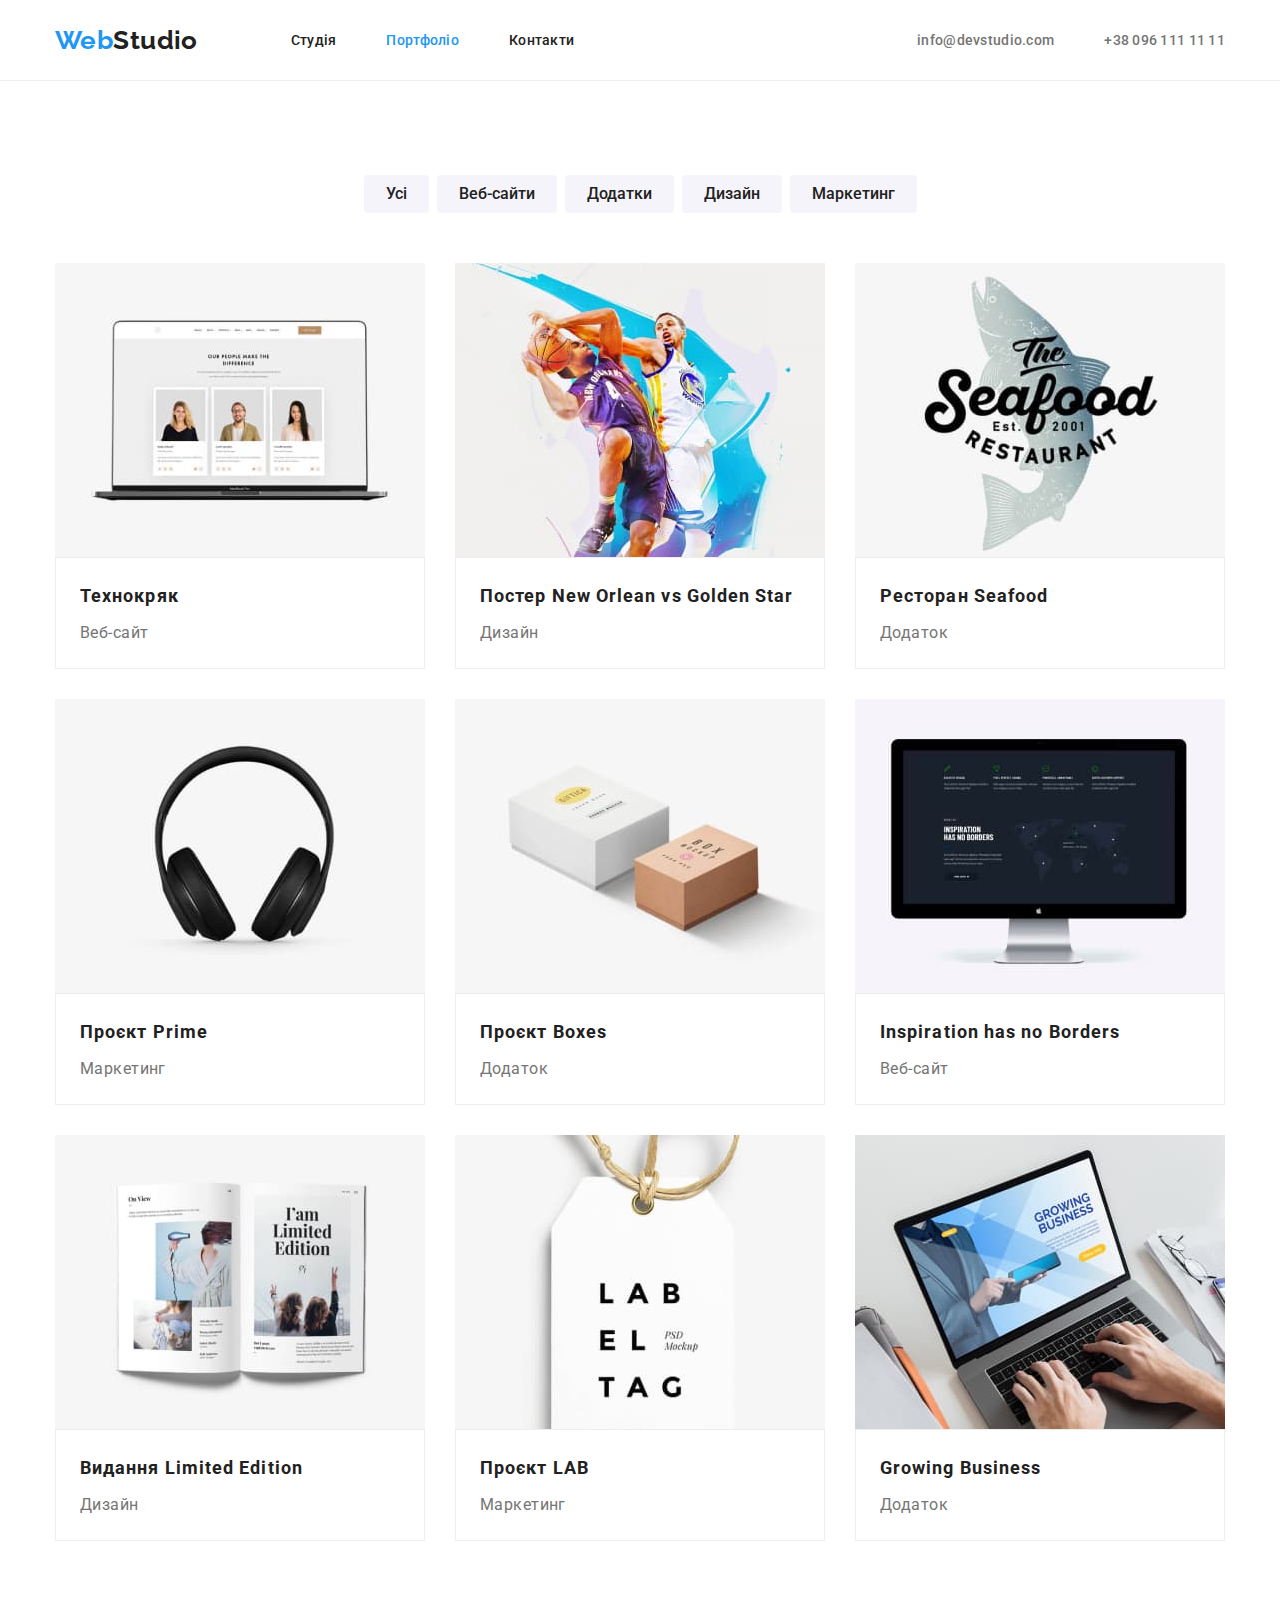
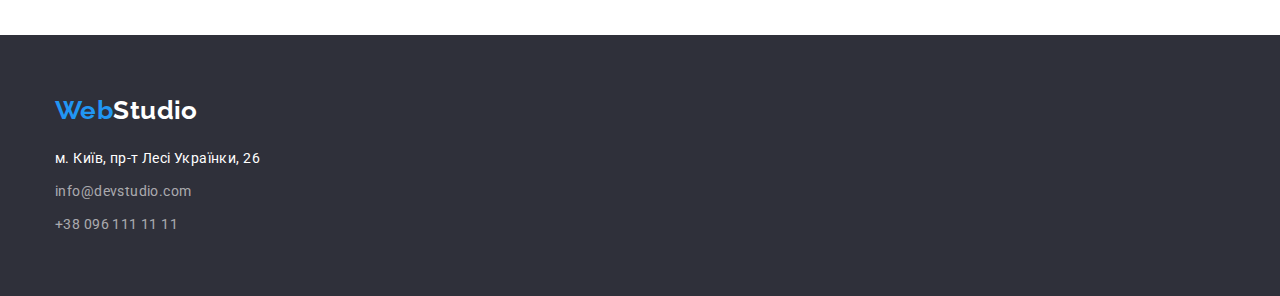
==== portfolio.html @ 1be82e1a "Додано файли з попередньої роботи" ====
<!DOCTYPE html>
<html lang="uk">
  <head>
    <meta charset="UTF-8" />
    <meta http-equiv="X-UA-Compatible" content="IE=edge" />
    <meta name="viewport" content="width=device-width, initial-scale=1.0" />
    <title>Портфоліо</title>
    <link rel="preconnect" href="https://fonts.googleapis.com" />
    <link rel="preconnect" href="https://fonts.gstatic.com" crossorigin />
    <link
      href="https://fonts.googleapis.com/css2?family=Raleway:wght@700&family=Roboto:wght@400;500;700;900&display=swap"
      rel="stylesheet"
    />
    <link
      rel="stylesheet"
      href="https://cdnjs.cloudflare.com/ajax/libs/modern-normalize/1.1.0/modern-normalize.css"
    />
    <link rel="stylesheet" href="./css/styles.css" />
  </head>
  <body>
    <!-- Шапка сайту -->
    <header class="site-header">
      <div class="container">
        <nav class="site-nav">
          <a class="site-nav-logo" href="./index.html"
            ><span class="logo-first">Web</span
            ><span class="logo-second">Studio</span></a
          >
          <ul class="site-nav-list list">
            <li class="item">
              <a class="site-nav-link" href="./index.html">Студія</a>
            </li>
            <li class="item">
              <a class="site-nav-link curent" href="./portfolio.html"
                >Портфоліо</a
              >
            </li>
            <li class="item"><a class="site-nav-link" href="">Контакти</a></li>
          </ul>
          <ul class="contact list">
            <li class="item">
              <a class="contact-link" href="mailto:info@devstudio.com"
                >info@devstudio.com</a
              >
            </li>
            <li class="item">
              <a class="contact-link" href="tel:+380961111111"
                >+38 096 111 11 11</a
              >
            </li>
          </ul>
        </nav>
      </div>
    </header>
    <!-- Основний контент -->
    <main>
      <!-- Секція наші продукти -->
      <section class="products">
        <div class="container">
          <h1 class="products-title visually-hidden">Наші продукти</h1>
          <ul class="filter-list list">
            <li>
              <button class="filter-button button" type="button">Усі</button>
            </li>
            <li>
              <button class="filter-button button" type="button">
                Веб-сайти
              </button>
            </li>
            <li>
              <button class="filter-button button" type="button">
                Додатки
              </button>
            </li>
            <li>
              <button class="filter-button button" type="button">Дизайн</button>
            </li>
            <li>
              <button class="filter-button button" type="button">
                Маркетинг
              </button>
            </li>
          </ul>
          <ul class="portfolio-list list">
            <li class="item">
              <a class="portfolio-content link" href="#">
                <img
                  class="image"
                  src="./images/portfolio1.jpg"
                  alt="ноутбук з відкритим сайтом"
                  width="370"
                />
                <div class="portfolio-item">
                  <h2 class="portfolio-title">Технокряк</h2>
                  <p class="portfolio-subtitle">Веб-сайт</p>
                </div>
              </a>
            </li>
            <li class="item">
              <a class="portfolio-content link" href="#">
                <img
                  class="image"
                  src="./images/portfolio2.jpg"
                  alt="баскетболісти з м'ячем"
                  width="370"
                />
                <div class="portfolio-item">
                  <h2 class="portfolio-title">
                    Постер New Orlean vs Golden Star
                  </h2>
                  <p class="portfolio-subtitle">Дизайн</p>
                </div>
              </a>
            </li>
            <li class="item">
              <a class="portfolio-content link" href="#">
                <img
                  class="image"
                  src="./images/portfolio3.jpg"
                  alt="риба з текстом"
                  width="370"
                />
                <div class="portfolio-item">
                  <h2 class="portfolio-title">Ресторан Seafood</h2>
                  <p class="portfolio-subtitle">Додаток</p>
                </div>
              </a>
            </li>
            <li class="item">
              <a class="portfolio-content link" href="#">
                <img
                  class="image"
                  src="./images/portfolio4.jpg"
                  alt="чорні навушники"
                  width="370"
                />
                <div class="portfolio-item">
                  <h2 class="portfolio-title">Проєкт Prime</h2>
                  <p class="portfolio-subtitle">Маркетинг</p>
                </div>
              </a>
            </li>
            <li class="item">
              <a class="portfolio-content link" href="#">
                <img
                  class="image"
                  src="./images/portfolio5.jpg"
                  alt="дві коробочки"
                  width="370"
                />
                <div class="portfolio-item">
                  <h2 class="portfolio-title">Проєкт Boxes</h2>
                  <p class="portfolio-subtitle">Додаток</p>
                </div>
              </a>
            </li>
            <li class="item">
              <a class="portfolio-content link" href="#">
                <img
                  class="image"
                  src="./images/portfolio6.jpg"
                  alt="монітор з картою світу"
                  width="370"
                />
                <div class="portfolio-item">
                  <h2 class="portfolio-title">Inspiration has no Borders</h2>
                  <p class="portfolio-subtitle">Веб-сайт</p>
                </div>
              </a>
            </li>
            <li class="item">
              <a class="portfolio-content link" href="#">
                <img
                  class="image"
                  src="./images/portfolio7.jpg"
                  alt="відкритий журнал"
                  width="370"
                />
                <div class="portfolio-item">
                  <h2 class="portfolio-title">Видання Limited Edition</h2>
                  <p class="portfolio-subtitle">Дизайн</p>
                </div>
              </a>
            </li>
            <li class="item">
              <a class="portfolio-content link" href="#">
                <img
                  class="image"
                  src="./images/portfolio8.jpg"
                  alt="етикетка на нитці"
                  width="370"
                />
                <div class="portfolio-item">
                  <h2 class="portfolio-title">Проєкт LAB</h2>
                  <p class="portfolio-subtitle">Маркетинг</p>
                </div>
              </a>
            </li>
            <li class="item">
              <a class="portfolio-content link" href="#">
                <img
                  class="image"
                  src="./images/portfolio9.jpg"
                  alt="руки на клавіатурі ноутбуку"
                  width="370"
                />
                <div class="portfolio-item">
                  <h2 class="portfolio-title">Growing Business</h2>
                  <p class="portfolio-subtitle">Додаток</p>
                </div>
              </a>
            </li>
          </ul>
        </div>
      </section>
    </main>
    <!-- Підвал сайту -->
    <footer class="site-footer">
      <div class="container">
        <a class="site-nav-logo logo-footer" href="./index.html"
          ><span class="logo-first">Web</span
          ><span class="logo-second-footer">Studio</span></a
        >
        <address>
          <ul class="adres-list list">
            <li>
              <a
                class="addres"
                href="https://goo.gl/maps/3w15q6gvffN8V6KR9"
                target="_blank"
                rel="noopener noreferrer nofollow"
                >м. Київ, пр-т Лесі Українки, 26</a
              >
            </li>
            <li>
              <a class="contact-link-footer" href="mailto:info@devstudio.com"
                >info@devstudio.com</a
              >
            </li>
            <li>
              <a class="contact-link-footer" href="tel:+380961111111"
                >+38 096 111 11 11</a
              >
            </li>
          </ul>
        </address>
      </div>
    </footer>
  </body>
</html>
---- css/styles.css ----
:root {
  --primary-text-color: #212121;
  --secondary-text-color: #757575;
  --accent-color: #2196f3;
  --white-text: #ffffff;
}

body {
  color: var(--primary-text-color);
  font-family: "Roboto", sans-serif;
  background-color: var(--white-text);
  font-size: 14px;
  letter-spacing: 0.03em;
}
.list {
  list-style-type: none;
  padding-left: 0;
  margin: 0;
}
.link {
  text-decoration: none;
}
.container {
  width: 1200px;
  margin: 0 auto;
  padding: 0 15px;  
}
.site-nav-logo {
  font-family: "Raleway", sans-serif;
  text-decoration: none;
  font-style: normal;
  font-weight: 700;
  font-size: 26px;
  line-height: calc(31 / 26);
}
.logo-first {
  color: var(--accent-color);
}
.logo-second {
  color: var(--primary-text-color);
}
.site-header {
  border-bottom-width: 1px;
  border-bottom-style: solid;
  border-bottom-color: #ececec;
}
.site-nav {
  display: flex;
  align-items: center;
}
.site-nav-list {
  display: flex;
  margin-left: 93px;
}
.site-nav-list .item {
  margin-right: 50px;
}
.site-nav-list > .item:last-child {
  margin-right: 0;
}
.site-nav-link {
  display: block;
  padding-top: 32px;
  padding-bottom: 32px;

  text-decoration: none;
  color: var(--primary-text-color);
  font-weight: 500;
  line-height: calc(16 / 14);
  letter-spacing: 0.02em;
}
.site-nav-link:hover,
.site-nav-link:focus {
  color: var(--accent-color);
}
.contact {
  display: flex;
  margin-left: auto;
}
.contact .item + .item {
  margin-left: 50px;
}
.contact-link {
  display: block;
  padding-top: 32px;
  padding-bottom: 32px;

  text-decoration: none;
  color: var(--secondary-text-color);
  font-weight: 500;
  line-height: calc(16 / 14);
  letter-spacing: 0.02em;
}
.contact-link:hover,
.contact-link:focus {
  color: var(--accent-color);
}
.curent {
  color: var(--accent-color);
}
.section-hero {
  padding: 200px 0px;

  background-color: #2f303a;
}
.hero-text {
  margin: 0;
  margin-bottom: 30px;
  width: 696px;
  margin-left: auto;
  margin-right: auto;
 
  font-weight: 900;
  font-size: 44px;
  line-height: calc(60 / 44);
  text-align: center;
  letter-spacing: 0.06em;
  text-transform: uppercase;
  color: var(--white-text);
}
.hero-button {
  display: block;
  margin-left: auto;
  margin-right: auto;
  padding: 10px 32px;

  font-weight: 700;
  font-size: 16px;
  line-height: calc(30 / 16);
  align-items: center;
  text-align: center;
  letter-spacing: 0.06em;
  box-shadow: 0px 4px 4px rgba(0, 0, 0, 0.15);
  border-radius: 4px;
  color: var(--white-text);
  background-color: var(--accent-color);
  border: none;
  cursor: pointer;
  font-family: inherit;
}
.hero-button:hover,
.hero-button:focus {
  background-color: #188ce8;
}
.section-benefits {
  padding: 94px 0;
}
.visually-hidden {
  position: absolute;
  white-space: nowrap;
  width: 1px;
  height: 1px;
  overflow: hidden;
  border: 0;
  padding: 0;
  clip: rect(0 0 0 0);
  clip-path: inset(50%);
  margin: -1px;
}
.benefits-list {
  display: flex;
  flex-basis: calc(100% / 4);
}
.benefits-list li {
  margin-right: 30px;
}
.benefits-list li:last-child {
  margin-right: 0px;
}
.benefits-title {
  margin: 0;
  margin-bottom: 10px;

  font-size: 14px;
  font-weight: 700;
  line-height: calc(16 / 14);
  text-transform: uppercase;
  color: var(--primary-text-color);
}
.benefits-text {
  margin: 0;

  font-size: 14px;
  line-height: calc(24 / 14);
  letter-spacing: 0.03em;
  color: var(--secondary-text-color);
}
.about-work {
  margin-bottom: 94px;
}
.about-work-title {
  margin: 0;
  margin-bottom: 50px;

  font-weight: 700;
  font-size: 36px;
  line-height: calc(42 / 36);
  text-align: center;
  color: var(--primary-text-color);
}
.about-work-galery {
  display: flex;
}
.about-work-galery > img {
  flex-basis: calc((100%-30px) / 3);
  margin-right: 30px;
}
.about-work-galery > img:last-child {
  margin-right: 0px;
}
.our-team {
  padding: 94px 0px;
  background-color: #f5f4fa;
}
.team-list {
  display: flex;
}
.team-list > .item {
  flex-basis: calc((100% - 30px) / 4);
  margin-right: 30px;
}
.team-list > .item:last-child {
  margin-right: 0px;
}
.item > img{
  display: block;
}
.item-element {
  padding: 30px 0px; 
  background-color: var(--white-text);
  box-shadow: 0px 1px 3px rgba(0, 0, 0, 0.12), 0px 1px 1px rgba(0, 0, 0, 0.14),
    0px 2px 1px rgba(0, 0, 0, 0.2);
  border-radius: 0px 0px 4px 4px;
}
.team-title {
  margin: 0;
  margin-bottom: 50px;

  font-weight: 700;
  font-size: 36px;
  line-height: calc(42 / 36);
  text-align: center;
  color: var(--primary-text-color);
}
.team-subtitle {
  margin: 0;
  margin-bottom: 10px;
  
  font-weight: 500;
  font-size: 16px;
  line-height: calc(19 / 16);
  text-align: center;
  color: var(--primary-text-color);
}
.team-text {
  margin: 0;  

  font-size: 16px;
  line-height: calc(19 / 16);
  text-align: center;
}
.site-footer { 
  padding: 60px 0px;

  background-color: #2f303a;
}
.logo-footer{
  display: block;
  margin-bottom: 20px;
}

.logo-second-footer {
  color: var(--white-text);
}
.adres-list > li{
  margin-bottom: 9px;
}
.adres-list > li:last-child{
  margin-bottom: 0px;
}
.addres {
  line-height: calc(24 / 14);
  color: var(--white-text);
  font-style: normal;
  text-decoration: none;
}
.addres:hover,
.addres:focus {
  color: var(--accent-color);
}
.contact-link-footer {
  font-style: normal;
  text-decoration: none;
  line-height: 24px;
  color: rgba(255, 255, 255, 0.6);
}
.contact-link-footer:hover,
.contact-link-footer:focus {
  color: var(--accent-color);
}
.products{
  padding: 94px 0px;
}
.filter-list {
  display: flex;  
  margin-bottom: 50px;
  justify-content: center;
}
.filter-list > li {
  margin-right: 8px;
}
.filter-list > li:last-child {
  margin-right: 0px;
}
.filter-button {
  padding: 6px 22px;

  font-weight: 500;
  font-size: 16px;
  line-height: calc(26 / 16);
  text-align: center;
  color: var(--primary-text-color);
  background: #f5f4fa;
  border-radius: 4px;
  border: none;
  cursor: pointer;
  font-family: "Roboto", sans-serif;
}
.filter-button:hover,
.filter-button:focus {
  background: var(--accent-color);
  color: var(--white-text);
}
.portfolio-content > .image {
  display: block;
}
.portfolio-list {
  display: flex;
  flex-wrap: wrap;
}
.portfolio-list > .item {
  margin-right: 30px;
  margin-bottom: 30px;
}
.portfolio-list > .item:nth-child(3n) {
  margin-right: 0px;
}
.portfolio-list > .item:nth-last-child(-n + 3) {
  margin-bottom: 0px; 
}
.portfolio-item { 
  padding: 20px 24px;
  border: 1px solid #eeeeee;
}
.portfolio-title {
  margin: 0;
  margin-bottom: 4px;  

  font-weight: 700;
  font-size: 18px;
  line-height: calc(36 / 18);
  letter-spacing: 0.06em;
  color: var(--primary-text-color);
}
.portfolio-subtitle {
  margin: 0;

  font-size: 16px;
  line-height: calc(30 / 16);
  color: var(--secondary-text-color);
}
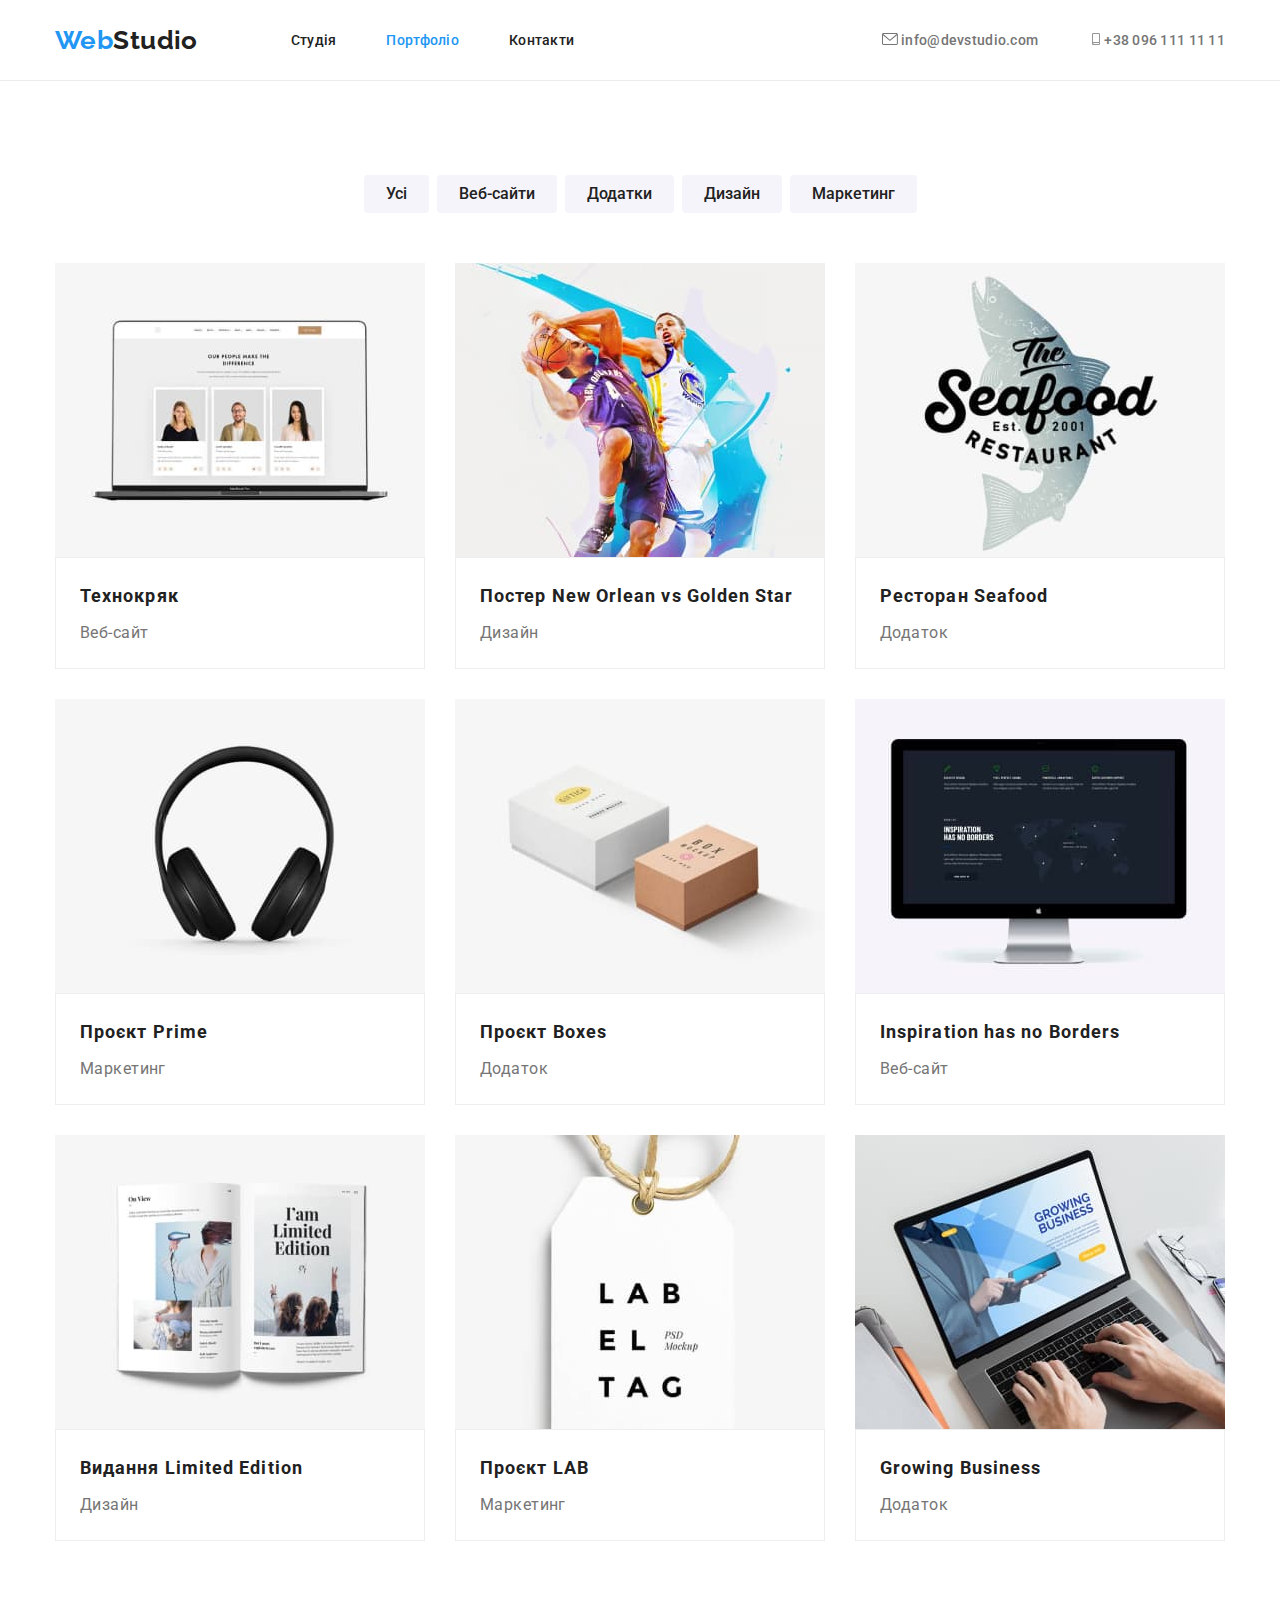
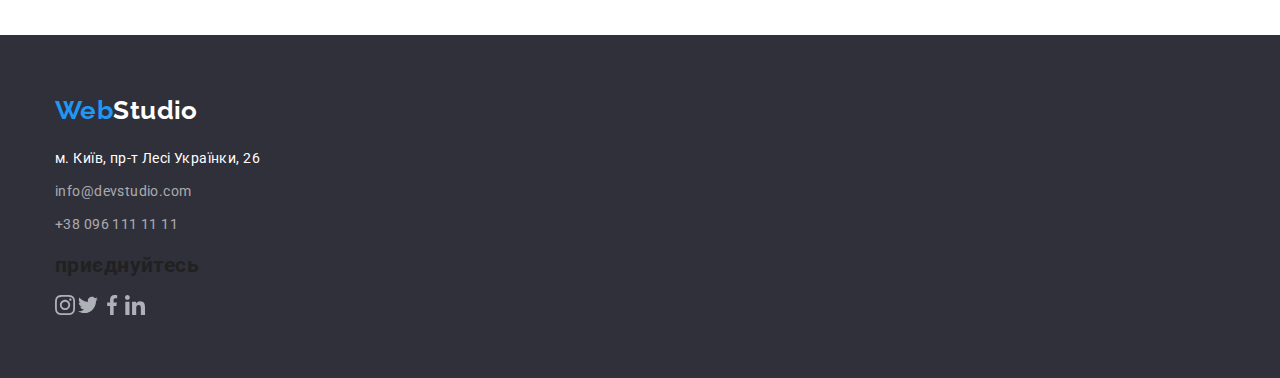
==== commit 66025c95: "додано ховер для карток" ====
--- a/portfolio.html
+++ b/portfolio.html
@@ -31,21 +31,24 @@
               <a class="site-nav-link" href="./index.html">Студія</a>
             </li>
             <li class="item">
-              <a class="site-nav-link curent" href="./portfolio.html"
-                >Портфоліо</a
+              <a class="site-nav-link curent" href="./portfolio.html">Портфоліо</a>
+            </li>
+            <li class="item"><a class="site-nav-link" href="">Контакти</a></li>
+          </ul>
+          <ul class="contact list">
+            <li class="item">
+              <a class="contact-link" href="mailto:info@devstudio.com"
+                ><svg class="contact-icon" width="16" height="12">
+                  <use href="./images/icons.svg#icon-envelope"></use>
+                </svg>
+                <span>info@devstudio.com</span></a
               >
             </li>
-            <li class="item"><a class="site-nav-link" href="">Контакти</a></li>
-          </ul>
-          <ul class="contact list">
-            <li class="item">
-              <a class="contact-link" href="mailto:info@devstudio.com"
-                >info@devstudio.com</a
-              >
-            </li>
             <li class="item">
               <a class="contact-link" href="tel:+380961111111"
-                >+38 096 111 11 11</a
+                ><svg class="contact-icon" width="16" height="12">
+                  <use href="./images/icons.svg#icon-smartphone"></use></svg
+                ><span>+38 096 111 11 11</span></a
               >
             </li>
           </ul>
@@ -217,33 +220,60 @@
     <!-- Підвал сайту -->
     <footer class="site-footer">
       <div class="container">
-        <a class="site-nav-logo logo-footer" href="./index.html"
-          ><span class="logo-first">Web</span
-          ><span class="logo-second-footer">Studio</span></a
-        >
-        <address>
-          <ul class="adres-list list">
-            <li>
-              <a
-                class="addres"
-                href="https://goo.gl/maps/3w15q6gvffN8V6KR9"
-                target="_blank"
-                rel="noopener noreferrer nofollow"
-                >м. Київ, пр-т Лесі Українки, 26</a
-              >
-            </li>
-            <li>
-              <a class="contact-link-footer" href="mailto:info@devstudio.com"
-                >info@devstudio.com</a
-              >
-            </li>
-            <li>
-              <a class="contact-link-footer" href="tel:+380961111111"
-                >+38 096 111 11 11</a
-              >
-            </li>
-          </ul>
-        </address>
+        <div class="footer">
+          <div class="footer-information">
+            <a class="site-nav-logo logo-footer" href="./index.html"
+              ><span class="logo-first">Web</span
+              ><span class="logo-second-footer">Studio</span></a
+            >
+            <address>
+              <ul class="adres-list list">
+                <li>
+                  <a
+                    class="addres"
+                    href="https://goo.gl/maps/3w15q6gvffN8V6KR9"
+                    target="_blank"
+                    rel="noopener noreferrer nofollow"
+                    >м. Київ, пр-т Лесі Українки, 26</a
+                  >
+                </li>
+                <li>
+                  <a
+                    class="contact-link-footer"
+                    href="mailto:info@devstudio.com"
+                    >info@devstudio.com</a
+                  >
+                </li>
+                <li>
+                  <a class="contact-link-footer" href="tel:+380961111111"
+                    >+38 096 111 11 11</a
+                  >
+                </li>
+              </ul>
+            </address>
+          </div>
+          <div class="our-social-networks">
+            <h2 class="social-network-title">приєднуйтесь</h2>
+            <div class="our-social-links">
+              <a class="social-link-footer" href="#"
+                ><svg class="social-icon" width="20" height="20">
+                  <use href="./images/icons.svg#icon-instagram"></use></svg
+              ></a>
+              <a class="social-link-footer" href="#"
+                ><svg class="social-icon" width="20" height="20">
+                  <use href="./images/icons.svg#icon-twitter"></use></svg
+              ></a>
+              <a class="social-link-footer" href="#"
+                ><svg class="social-icon" width="20" height="20">
+                  <use href="./images/icons.svg#icon-facebook"></use></svg
+              ></a>
+              <a class="social-link-footer" href="#"
+                ><svg class="social-icon" width="20" height="20">
+                  <use href="./images/icons.svg#icon-linkedin"></use></svg
+              ></a>
+            </div>
+          </div>
+        </div>
       </div>
     </footer>
   </body>
--- a/css/styles.css
+++ b/css/styles.css
@@ -101,7 +101,12 @@
 .section-hero {
   padding: 200px 0px;
 
-  background-color: #2f303a;
+  background-image: linear-gradient(
+    rgba(47, 48, 58, 0.4),
+    rgba(47, 48, 58, 0.4)), url("../images/bg-image.jpg");
+  background-repeat: no-repeat;
+  background-position: 50% 50%;
+  background-color: #C4C4C4;
 }
 .hero-text {
   margin: 0;
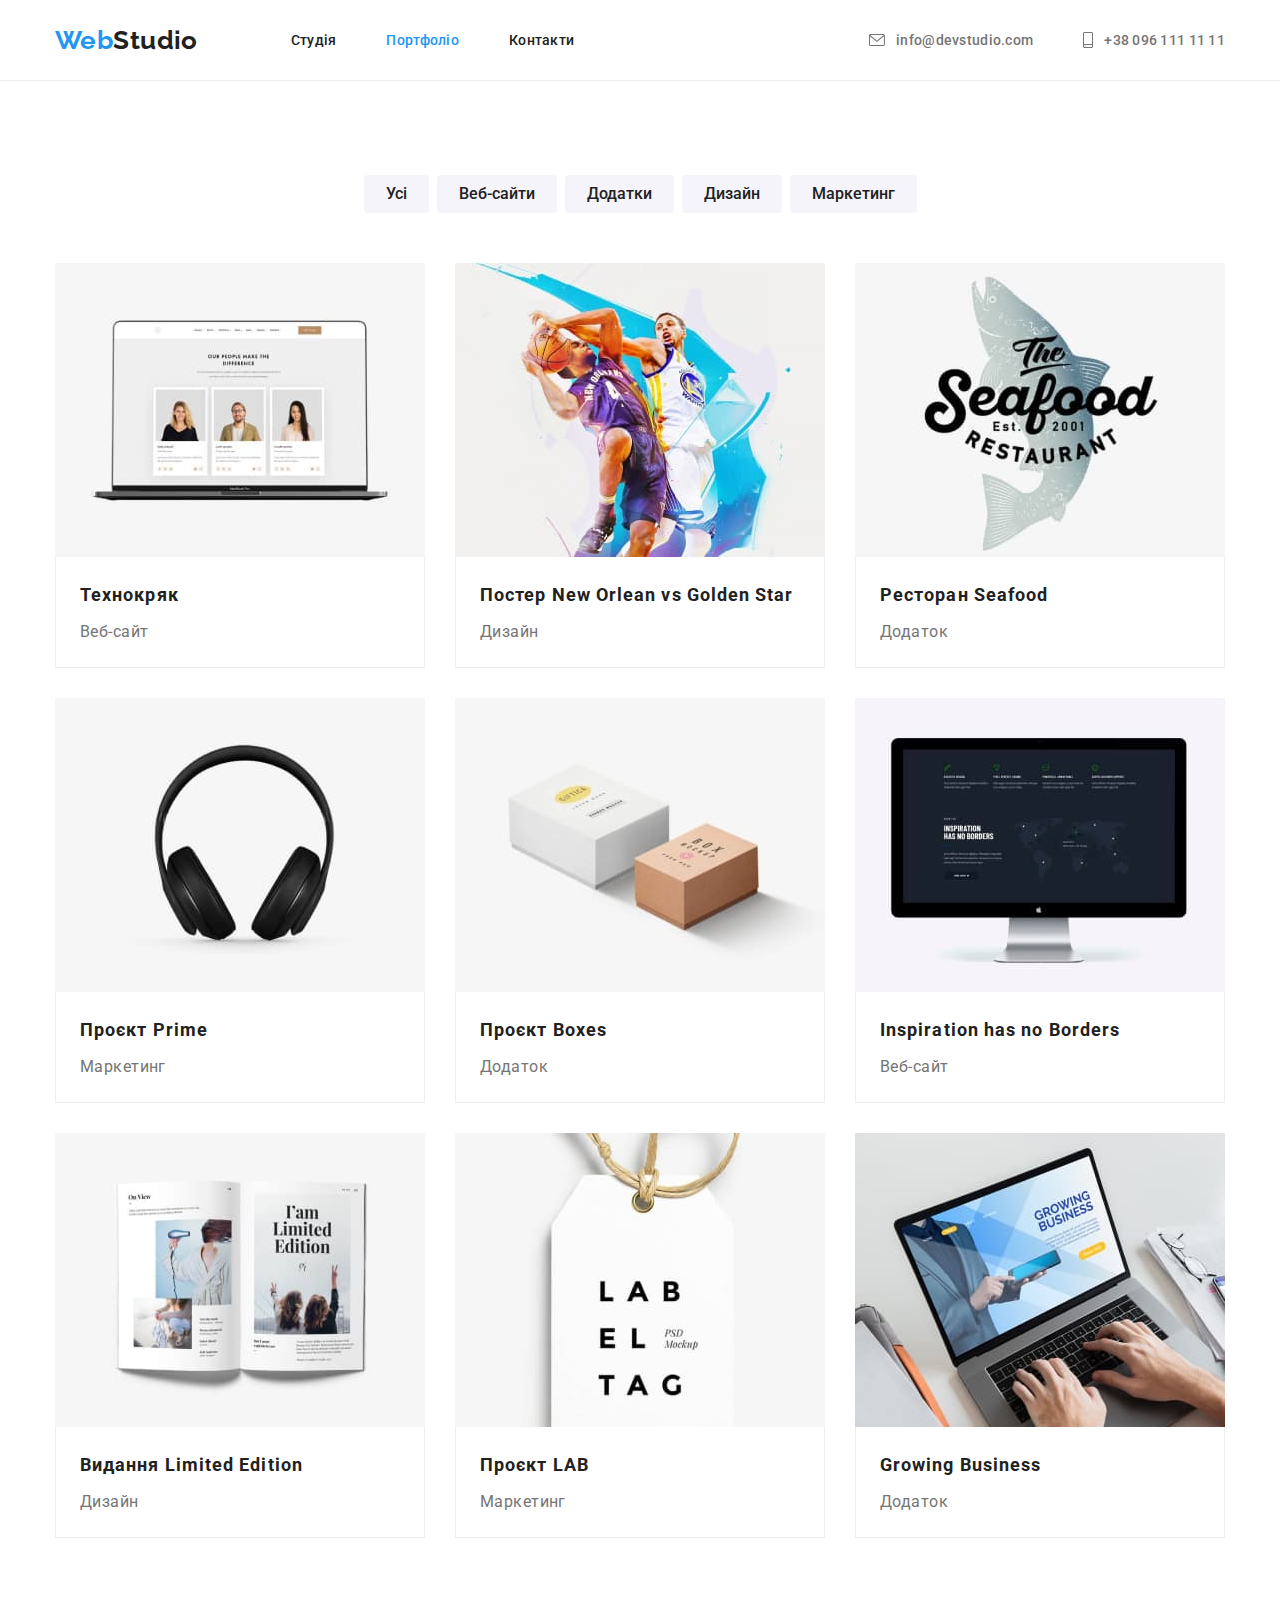
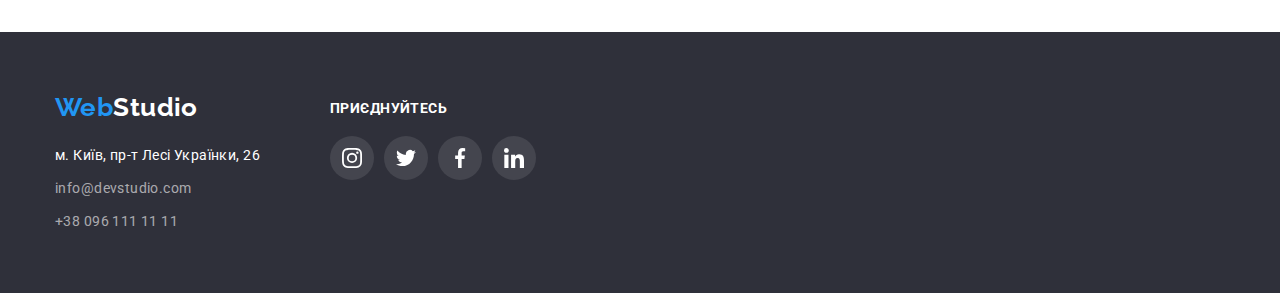
==== commit e7ae59c6: "Правки від ментора" ====
--- a/portfolio.html
+++ b/portfolio.html
@@ -46,7 +46,7 @@
             </li>
             <li class="item">
               <a class="contact-link" href="tel:+380961111111"
-                ><svg class="contact-icon" width="16" height="12">
+                ><svg class="contact-icon" width="10" height="16">
                   <use href="./images/icons.svg#icon-smartphone"></use></svg
                 ><span>+38 096 111 11 11</span></a
               >
--- a/css/styles.css
+++ b/css/styles.css
@@ -3,6 +3,8 @@
   --secondary-text-color: #757575;
   --accent-color: #2196f3;
   --white-text: #ffffff;
+  --secondary-bacground-color: #f5f4fa;
+  --third-bacground-color: #afb1b8;
 }
 
 body {
@@ -23,7 +25,7 @@
 .container {
   width: 1200px;
   margin: 0 auto;
-  padding: 0 15px;  
+  padding: 0 15px;
 }
 .site-nav-logo {
   font-family: "Raleway", sans-serif;
@@ -81,19 +83,25 @@
   margin-left: 50px;
 }
 .contact-link {
-  display: block;
+  display: flex;
   padding-top: 32px;
   padding-bottom: 32px;
+  align-items: center;
 
   text-decoration: none;
   color: var(--secondary-text-color);
   font-weight: 500;
   line-height: calc(16 / 14);
   letter-spacing: 0.02em;
+  fill: var(--secondary-text-color);
+}
+.contact-icon {
+  margin-right: 11px;
 }
 .contact-link:hover,
 .contact-link:focus {
   color: var(--accent-color);
+  fill: var(--accent-color);
 }
 .curent {
   color: var(--accent-color);
@@ -102,11 +110,13 @@
   padding: 200px 0px;
 
   background-image: linear-gradient(
-    rgba(47, 48, 58, 0.4),
-    rgba(47, 48, 58, 0.4)), url("../images/bg-image.jpg");
+      rgba(47, 48, 58, 0.4),
+      rgba(47, 48, 58, 0.4)
+    ),
+    url("../images/bg-image.jpg");
   background-repeat: no-repeat;
   background-position: 50% 50%;
-  background-color: #C4C4C4;
+  background-color: #c4c4c4;
 }
 .hero-text {
   margin: 0;
@@ -114,7 +124,7 @@
   width: 696px;
   margin-left: auto;
   margin-right: auto;
- 
+
   font-weight: 900;
   font-size: 44px;
   line-height: calc(60 / 44);
@@ -172,6 +182,17 @@
 .benefits-list li:last-child {
   margin-right: 0px;
 }
+.benefits-logo {
+  display: flex;
+  margin-bottom: 30px;
+  width: 270px;
+  height: 120px;
+  justify-content: center;
+  align-items: center;
+
+  background-color: var(--secondary-bacground-color);
+  border-radius: 4px;
+}
 .benefits-title {
   margin: 0;
   margin-bottom: 10px;
@@ -215,7 +236,7 @@
 }
 .our-team {
   padding: 94px 0px;
-  background-color: #f5f4fa;
+  background-color: var(--secondary-bacground-color);
 }
 .team-list {
   display: flex;
@@ -223,15 +244,17 @@
 .team-list > .item {
   flex-basis: calc((100% - 30px) / 4);
   margin-right: 30px;
+  box-shadow: 0px 1px 3px rgba(0, 0, 0, 0.12), 0px 1px 1px rgba(0, 0, 0, 0.14),
+    0px 2px 1px rgba(0, 0, 0, 0.2);
 }
 .team-list > .item:last-child {
   margin-right: 0px;
 }
-.item > img{
+.item > img {
   display: block;
 }
 .item-element {
-  padding: 30px 0px; 
+  padding: 30px 0px;
   background-color: var(--white-text);
   box-shadow: 0px 1px 3px rgba(0, 0, 0, 0.12), 0px 1px 1px rgba(0, 0, 0, 0.14),
     0px 2px 1px rgba(0, 0, 0, 0.2);
@@ -250,7 +273,7 @@
 .team-subtitle {
   margin: 0;
   margin-bottom: 10px;
-  
+
   font-weight: 500;
   font-size: 16px;
   line-height: calc(19 / 16);
@@ -258,29 +281,99 @@
   color: var(--primary-text-color);
 }
 .team-text {
-  margin: 0;  
+  margin: 0;
 
   font-size: 16px;
   line-height: calc(19 / 16);
   text-align: center;
-}
-.site-footer { 
+  margin-bottom: 16px;
+}
+.team-social-links {
+  display: flex;
+  justify-content: center;
+}
+.team-social-links-logo {
+  display: flex;
+
+  margin-right: 10px;
+}
+.social-link {
+  display: flex;
+  width: 44px;
+  height: 44px;
+  justify-content: center;
+  align-items: center;
+  border-radius: 50%;
+  fill: var(--third-bacground-color);
+}
+.social-link:hover,
+.social-link:focus {
+  background-color: var(--accent-color);
+  fill: var(--white-text);
+  cursor: pointer;
+}
+.team-social-links-logo:last-child {
+  margin-right: 0px;
+}
+.section-clients {
+  padding: 94px 0px;
+}
+.clients-title {
+  margin: 0;
+  margin-bottom: 50px;
+  font-weight: 700;
+  font-size: 36px;
+  line-height: calc(42 / 36);
+  text-align: center;
+  letter-spacing: 0.03em;
+}
+.clients-list {
+  display: flex;
+}
+.client-item {
+  margin-right: 30px;
+}
+.client-item:last-child {
+  margin-right: 0px;
+}
+.clients-logo {
+  display: flex;
+
+  width: 170px;
+  height: 92px;
+  justify-content: center;
+  align-items: center;
+  fill: var(--third-bacground-color);
+  border: 1px solid var(--third-bacground-color);
+  border-radius: 4px;
+}
+.clients-logo:hover,
+.clients-logo:focus {
+  border: 1px solid var(--accent-color);
+  fill: var(--accent-color);
+}
+.site-footer {
   padding: 60px 0px;
 
   background-color: #2f303a;
 }
-.logo-footer{
+.footer {
+  display: flex;
+}
+.footer-information {
+  margin-right: 70px;
+}
+.logo-footer {
   display: block;
   margin-bottom: 20px;
 }
-
 .logo-second-footer {
   color: var(--white-text);
 }
-.adres-list > li{
+.adres-list > li {
   margin-bottom: 9px;
 }
-.adres-list > li:last-child{
+.adres-list > li:last-child {
   margin-bottom: 0px;
 }
 .addres {
@@ -303,11 +396,46 @@
 .contact-link-footer:focus {
   color: var(--accent-color);
 }
-.products{
+.our-social-networks {
+  margin-top: 8px;
+}
+.social-network-title {
+  margin: 0;
+  margin-bottom: 20px;
+  font-weight: 700;
+  font-size: 14px;
+  line-height: 16px;
+  letter-spacing: 0.03em;
+  text-transform: uppercase;
+  color: var(--white-text);
+}
+.our-social-links {
+  display: flex;
+  justify-content: center;
+}
+.social-link-footer {
+  display: flex;
+  width: 44px;
+  height: 44px;
+  justify-content: center;
+  align-items: center;
+  border-radius: 50%;
+  fill: var(--white-text);
+  background-color: rgba(255, 255, 255, 0.1);
+  margin-right: 10px;
+}
+.social-link-footer:last-child {
+  margin-right: 0px;
+}
+.social-link-footer:hover,
+.social-link-footer:focus {
+  background-color: var(--accent-color);
+}
+.products {
   padding: 94px 0px;
 }
 .filter-list {
-  display: flex;  
+  display: flex;
   margin-bottom: 50px;
   justify-content: center;
 }
@@ -325,7 +453,7 @@
   line-height: calc(26 / 16);
   text-align: center;
   color: var(--primary-text-color);
-  background: #f5f4fa;
+  background: var(--secondary-bacground-color);
   border-radius: 4px;
   border: none;
   cursor: pointer;
@@ -335,6 +463,8 @@
 .filter-button:focus {
   background: var(--accent-color);
   color: var(--white-text);
+  box-shadow: 0px 3px 1px rgba(0, 0, 0, 0.1), 0px 1px 2px rgba(0, 0, 0, 0.08),
+    0px 2px 2px rgba(0, 0, 0, 0.12);
 }
 .portfolio-content > .image {
   display: block;
@@ -347,19 +477,25 @@
   margin-right: 30px;
   margin-bottom: 30px;
 }
+.portfolio-list > .item:hover,
+.portfolio-list > .item:hover {
+  box-shadow: 0px 1px 1px rgba(0, 0, 0, 0.12), 0px 4px 4px rgba(0, 0, 0, 0.06),
+    1px 4px 6px rgba(0, 0, 0, 0.16);
+}
 .portfolio-list > .item:nth-child(3n) {
   margin-right: 0px;
 }
 .portfolio-list > .item:nth-last-child(-n + 3) {
-  margin-bottom: 0px; 
-}
-.portfolio-item { 
+  margin-bottom: 0px;
+}
+.portfolio-item {
   padding: 20px 24px;
   border: 1px solid #eeeeee;
+  border-top: 0;
 }
 .portfolio-title {
   margin: 0;
-  margin-bottom: 4px;  
+  margin-bottom: 4px;
 
   font-weight: 700;
   font-size: 18px;
